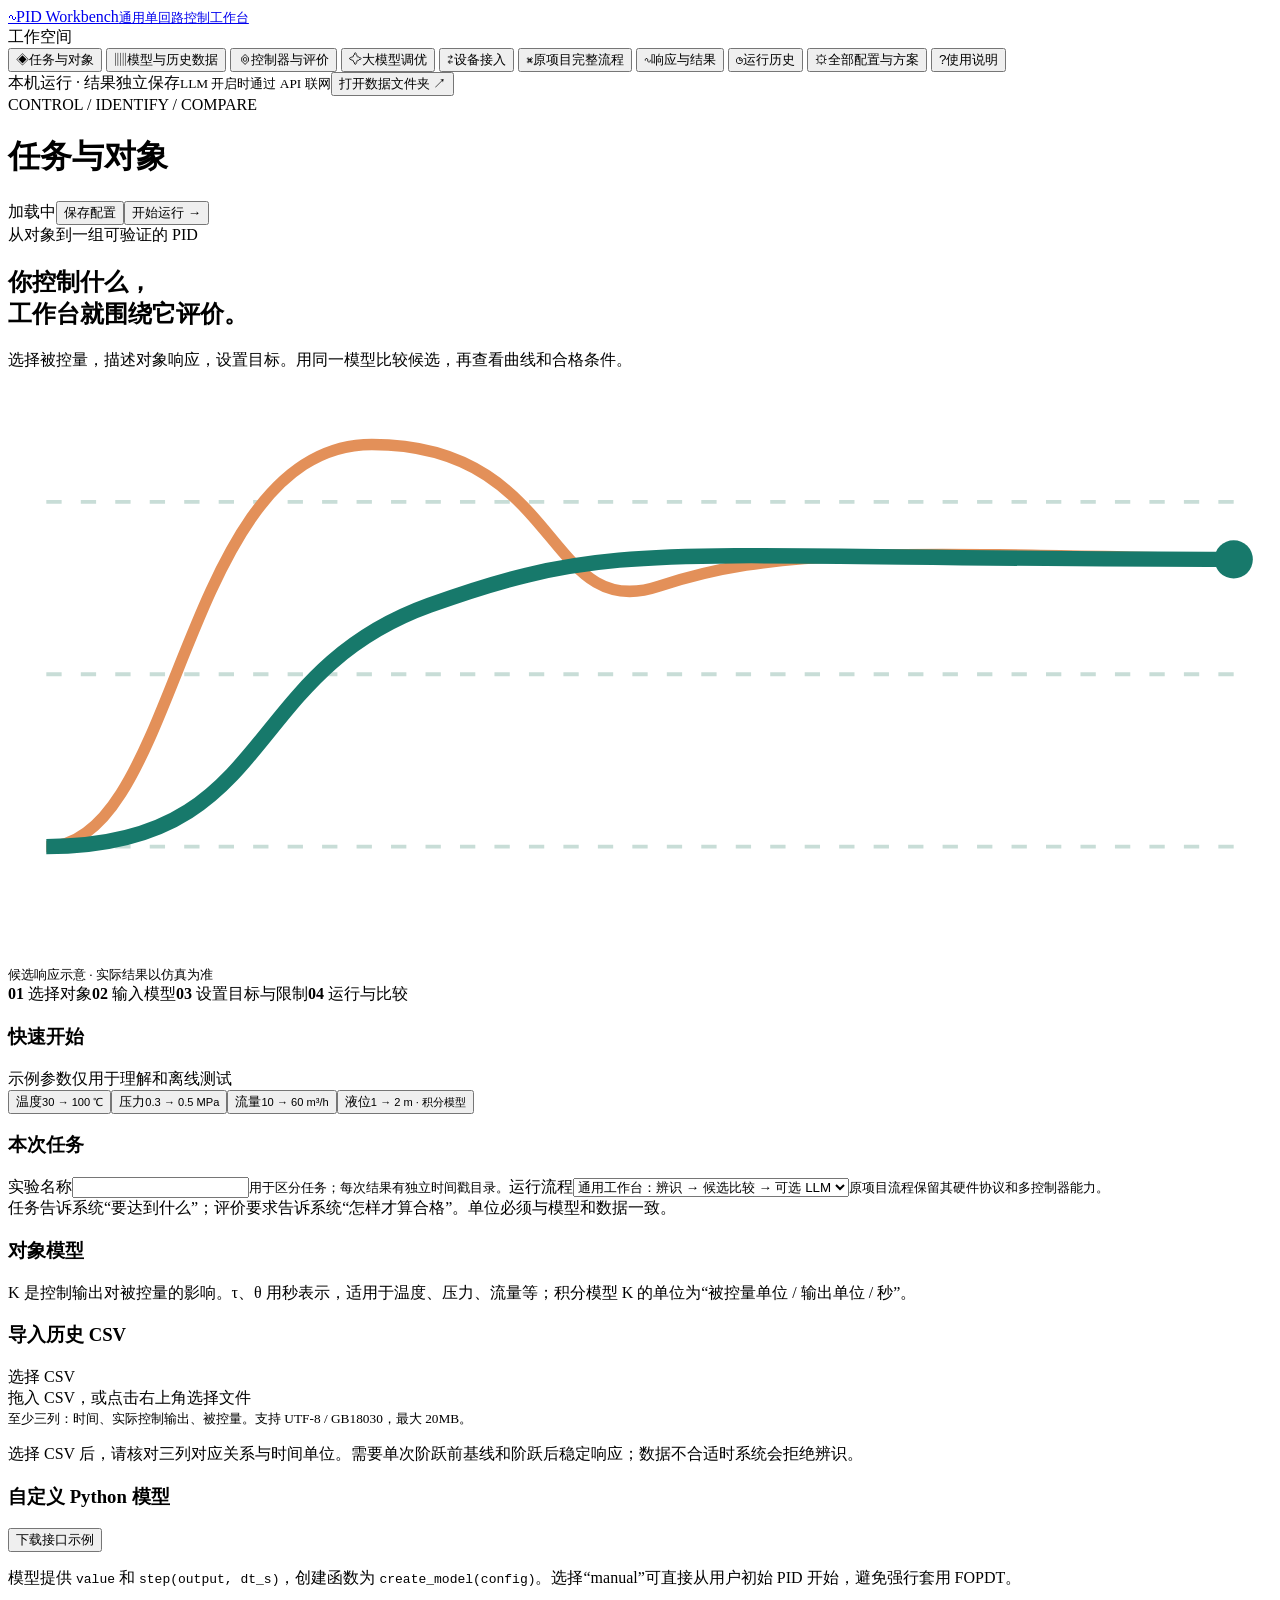
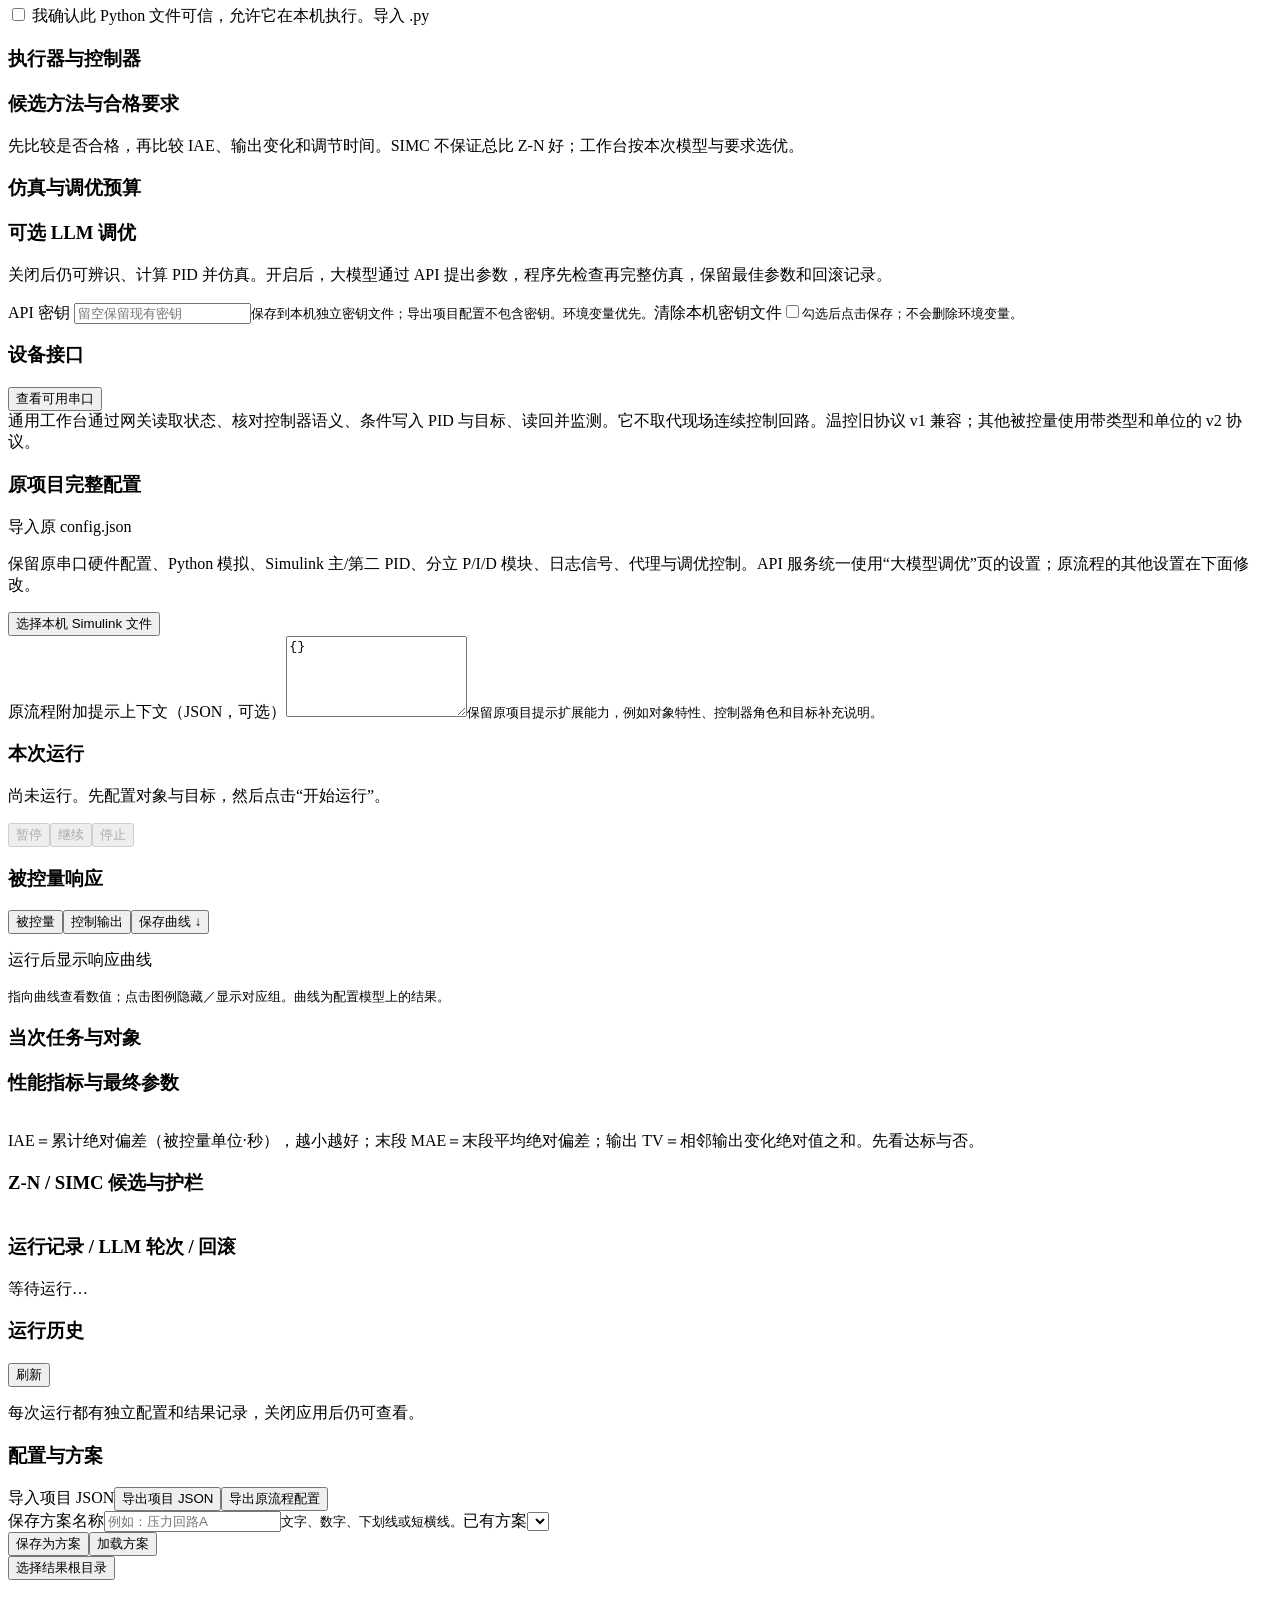
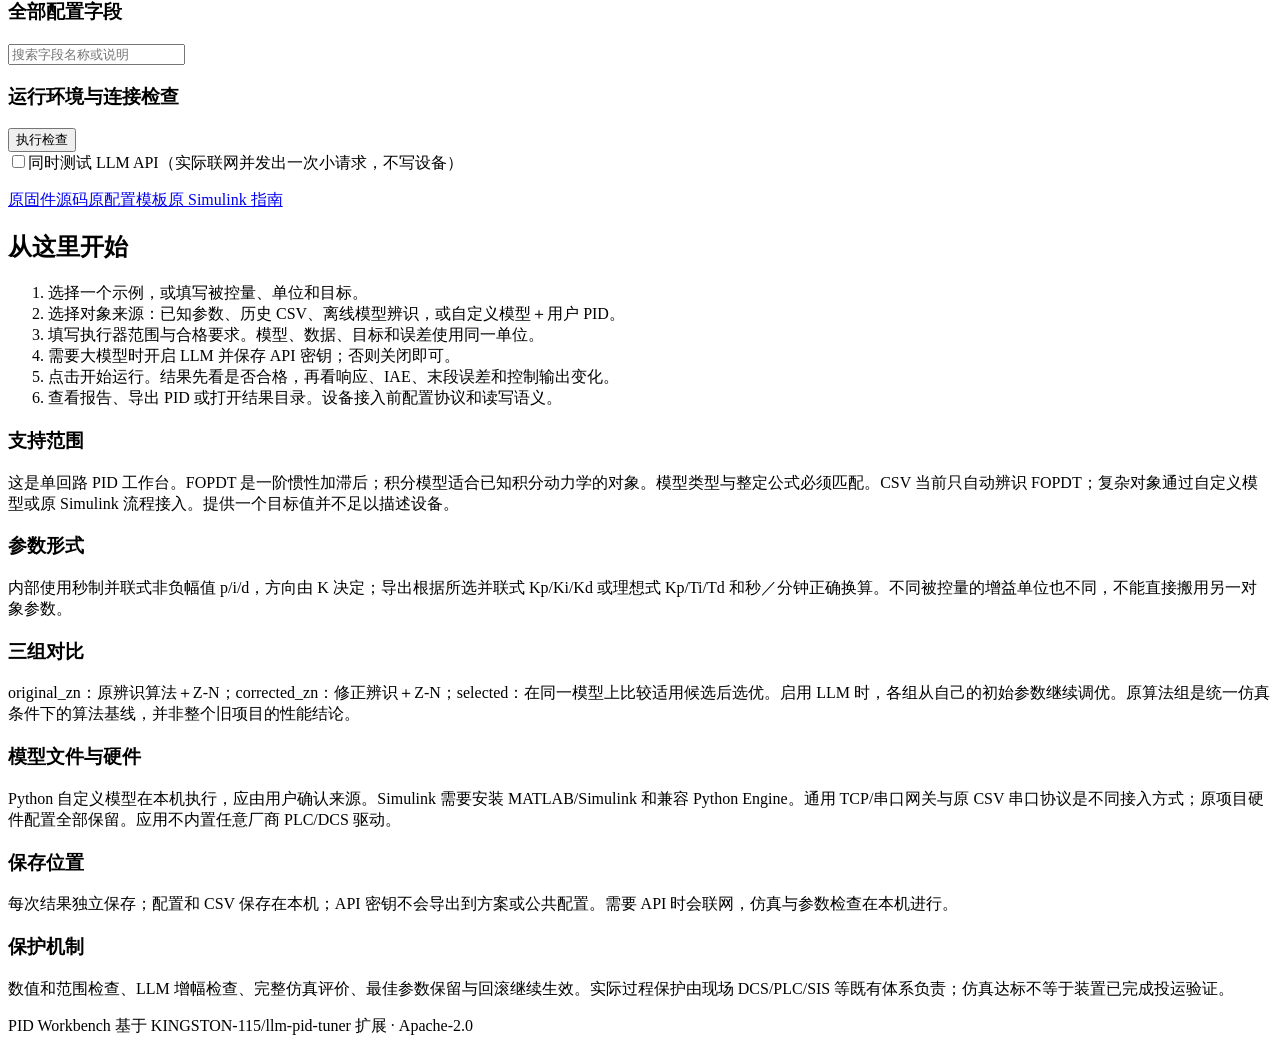
==== thermal_pid/web/index.html @ c96de084 "Add visual generic PID workbench with persistent run history" ====
<!doctype html>
<html lang="zh-CN">
  <head>
    <meta charset="utf-8" />
    <meta name="viewport" content="width=device-width,initial-scale=1" />
    <title>PID Workbench</title>
    <link rel="stylesheet" href="/style.css" />
  </head>
  <body>
    <aside class="sidebar">
      <a class="brand" href="#"
        ><span class="brand-mark">∿</span
        ><span>PID Workbench<small>通用单回路控制工作台</small></span></a
      >
      <div class="nav-caption">工作空间</div>
      <nav id="nav">
        <button data-page="setup" class="active">
          <span>◈</span>任务与对象
        </button>
        <button data-page="model"><span>▥</span>模型与历史数据</button>
        <button data-page="constraints"><span>⏣</span>控制器与评价</button>
        <button data-page="llm"><span>✧</span>大模型调优</button>
        <button data-page="device"><span>⇄</span>设备接入</button>
        <button data-page="legacy"><span>⌘</span>原项目完整流程</button>
        <button data-page="results"><span>∿</span>响应与结果</button>
        <button data-page="history"><span>◷</span>运行历史</button>
        <button data-page="advanced"><span>⚙</span>全部配置与方案</button>
        <button data-page="help"><span>?</span>使用说明</button>
      </nav>
      <div class="sidebar-foot">
        <span class="live-dot"></span> 本机运行 · 结果独立保存<small
          >LLM 开启时通过 API 联网</small
        ><button id="workspace" class="subtle">打开数据文件夹 ↗</button>
      </div>
    </aside>
    <div class="app">
      <header>
        <div>
          <span class="eyebrow">CONTROL / IDENTIFY / COMPARE</span>
          <h1 id="page-title">任务与对象</h1>
        </div>
        <div class="header-actions">
          <span id="state-badge" class="badge">加载中</span
          ><button id="save" class="secondary">保存配置</button
          ><button id="run" class="primary">开始运行 <span>→</span></button>
        </div>
      </header>
      <div id="notice" role="status" hidden></div>
      <main>
        <section id="page-setup" class="page active">
          <div class="hero">
            <div>
              <span class="eyebrow">从对象到一组可验证的 PID</span>
              <h2>你控制什么，<br />工作台就围绕它评价。</h2>
              <p>
                选择被控量，描述对象响应，设置目标。用同一模型比较候选，再查看曲线和合格条件。
              </p>
            </div>
            <div class="hero-graphic">
              <svg viewBox="0 0 330 150" aria-hidden="true">
                <path
                  d="M10 120H320M10 75H320M10 30H320"
                  stroke="#c8ddd7"
                  stroke-dasharray="4 5"
                />
                <path
                  d="M10 120C45 120 45 15 95 15S140 62 170 52S230 43 320 45"
                  fill="none"
                  stroke="#e39059"
                  stroke-width="3"
                />
                <path
                  d="M10 120C70 120 60 75 110 57S170 45 320 45"
                  fill="none"
                  stroke="#17796b"
                  stroke-width="4"
                />
                <circle cx="320" cy="45" r="5" fill="#17796b" /></svg
              ><small>候选响应示意 · 实际结果以仿真为准</small>
            </div>
          </div>
          <div class="step-strip">
            <span><b>01</b> 选择对象</span><span><b>02</b> 输入模型</span
            ><span><b>03</b> 设置目标与限制</span
            ><span><b>04</b> 运行与比较</span>
          </div>
          <div class="card">
            <div class="card-head">
              <h3>快速开始</h3>
              <span class="muted">示例参数仅用于理解和离线测试</span>
            </div>
            <div id="presets" class="preset-grid">
              <button data-preset="temperature">
                温度<small>30 → 100 ℃</small></button
              ><button data-preset="pressure">
                压力<small>0.3 → 0.5 MPa</small></button
              ><button data-preset="flow">
                流量<small>10 → 60 m³/h</small></button
              ><button data-preset="level">
                液位<small>1 → 2 m · 积分模型</small>
              </button>
            </div>
          </div>
          <div class="card">
            <h3>本次任务</h3>
            <div class="form-grid">
              <label class="field"
                ><span>实验名称</span
                ><input id="experiment-name" type="text" /><small
                  >用于区分任务；每次结果有独立时间戳目录。</small
                ></label
              ><label class="field"
                ><span>运行流程</span
                ><select id="workflow">
                  <option value="project">
                    通用工作台：辨识 → 候选比较 → 可选 LLM
                  </option>
                  <option value="python">原项目 Python 温控仿真</option>
                  <option value="simulink">原项目 Simulink 调优</option>
                  <option value="hardware">
                    原项目串口硬件调优（含 DEMO）
                  </option></select
                ><small>原项目流程保留其硬件协议和多控制器能力。</small></label
              >
            </div>
            <div data-sections="process,mode,task" class="generated"></div>
            <div class="callout">
              任务告诉系统“要达到什么”；评价要求告诉系统“怎样才算合格”。单位必须与模型和数据一致。
            </div>
          </div>
          <div id="write-confirm" class="card warning" hidden>
            <h3>设备参数写入</h3>
            <label
              ><input id="confirm-write" type="checkbox" />
              本次已完成设备协议和参数语义核对，允许程序按配置写入设备。DEMO
              为模拟设备。</label
            >
            <p>
              设备接入能力不代表现场已完成调试。既有 DCS/PLC/SIS
              保护体系仍负责过程保护。
            </p>
          </div>
        </section>
        <section id="page-model" class="page">
          <div class="card">
            <h3>对象模型</h3>
            <p class="muted">
              K 是控制输出对被控量的影响。τ、θ
              用秒表示，适用于温度、压力、流量等；积分模型 K 的单位为“被控量单位
              / 输出单位 / 秒”。
            </p>
            <div data-sections="model,identification" class="generated"></div>
          </div>
          <div class="card">
            <div class="card-head">
              <h3>导入历史 CSV</h3>
              <label class="button secondary"
                >选择 CSV<input id="csv-file" type="file" accept=".csv" hidden
              /></label>
            </div>
            <div id="csv-drop" class="dropzone">
              拖入 CSV，或点击右上角选择文件<br /><small
                >至少三列：时间、实际控制输出、被控量。支持 UTF-8 /
                GB18030，最大 20MB。</small
              >
            </div>
            <div id="csv-preview"></div>
            <div data-sections="history" class="generated"></div>
            <p class="muted">
              选择 CSV
              后，请核对三列对应关系与时间单位。需要单次阶跃前基线和阶跃后稳定响应；数据不合适时系统会拒绝辨识。
            </p>
          </div>
          <div class="card">
            <div class="card-head">
              <h3>自定义 Python 模型</h3>
              <button id="model-template" class="secondary">
                下载接口示例
              </button>
            </div>
            <p>
              模型提供 <code>value</code> 和
              <code>step(output, dt_s)</code>，创建函数为
              <code>create_model(config)</code>。选择“manual”可直接从用户初始
              PID 开始，避免强行套用 FOPDT。
            </p>
            <label
              ><input id="trust-model" type="checkbox" /> 我确认此 Python
              文件可信，允许它在本机执行。</label
            ><label class="button secondary"
              >导入 .py<input id="model-file" type="file" accept=".py" hidden
            /></label>
          </div>
        </section>
        <section id="page-constraints" class="page">
          <div class="card">
            <h3>执行器与控制器</h3>
            <div data-sections="actuator,controller" class="generated"></div>
          </div>
          <div class="card">
            <h3>候选方法与合格要求</h3>
            <div data-sections="algorithms,evaluation" class="generated"></div>
            <div class="callout">
              先比较是否合格，再比较 IAE、输出变化和调节时间。SIMC 不保证总比
              Z-N 好；工作台按本次模型与要求选优。
            </div>
          </div>
          <div class="card">
            <h3>仿真与调优预算</h3>
            <div data-sections="simulation,tuning" class="generated"></div>
          </div>
        </section>
        <section id="page-llm" class="page">
          <div class="card">
            <h3>可选 LLM 调优</h3>
            <p>
              关闭后仍可辨识、计算 PID 并仿真。开启后，大模型通过 API
              提出参数，程序先检查再完整仿真，保留最佳参数和回滚记录。
            </p>
            <div data-sections="llm" class="generated"></div>
            <div class="form-grid">
              <label class="field"
                ><span
                  >API 密钥 <span id="key-status" class="badge"></span></span
                ><input
                  id="api-key"
                  type="password"
                  autocomplete="new-password"
                  placeholder="留空保留现有密钥"
                /><small
                  >保存到本机独立密钥文件；导出项目配置不包含密钥。环境变量优先。</small
                ></label
              ><label class="field"
                ><span>清除本机密钥文件</span
                ><input id="clear-key" type="checkbox" /><small
                  >勾选后点击保存；不会删除环境变量。</small
                ></label
              >
            </div>
          </div>
        </section>
        <section id="page-device" class="page">
          <div class="card">
            <div class="card-head">
              <h3>设备接口</h3>
              <button id="ports" class="secondary">查看可用串口</button>
            </div>
            <div id="port-list"></div>
            <div data-sections="device" class="generated"></div>
            <div class="callout">
              通用工作台通过网关读取状态、核对控制器语义、条件写入 PID
              与目标、读回并监测。它不取代现场连续控制回路。温控旧协议 v1
              兼容；其他被控量使用带类型和单位的 v2 协议。
            </div>
          </div>
        </section>
        <section id="page-legacy" class="page">
          <div class="card">
            <div class="card-head">
              <h3>原项目完整配置</h3>
              <label class="button secondary"
                >导入原 config.json<input
                  id="legacy-file"
                  type="file"
                  accept=".json"
                  hidden
              /></label>
            </div>
            <p>
              保留原串口硬件配置、Python 模拟、Simulink 主/第二 PID、分立 P/I/D
              模块、日志信号、代理与调优控制。API
              服务统一使用“大模型调优”页的设置；原流程的其他设置在下面修改。
            </p>
            <button id="pick-simulink" class="secondary">
              选择本机 Simulink 文件
            </button>
            <div data-sections="legacy" class="generated"></div>
            <label class="field"
              ><span>原流程附加提示上下文（JSON，可选）</span
              ><textarea id="prompt-overrides" rows="5">{}</textarea
              ><small
                >保留原项目提示扩展能力，例如对象特性、控制器角色和目标补充说明。</small
              ></label
            >
          </div>
        </section>
        <section id="page-results" class="page">
          <div class="card">
            <div class="card-head">
              <div>
                <h3>本次运行</h3>
                <p id="job-info" class="muted">
                  尚未运行。先配置对象与目标，然后点击“开始运行”。
                </p>
              </div>
              <div class="row">
                <button id="pause" class="secondary" disabled>暂停</button
                ><button id="resume" class="secondary" disabled>继续</button
                ><button id="stop" class="danger" disabled>停止</button>
              </div>
            </div>
            <div id="result-summary" class="metric-grid"></div>
            <div id="downloads" class="downloads"></div>
          </div>
          <div class="card">
            <div class="card-head">
              <h3 id="response-title">被控量响应</h3>
              <div class="row">
                <button data-chart="value" class="chart-tab active">
                  被控量</button
                ><button data-chart="output" class="chart-tab">控制输出</button
                ><button id="download-chart" class="subtle">保存曲线 ↓</button>
              </div>
            </div>
            <div id="legend" class="legend"></div>
            <div id="chart" class="chart">
              <p class="empty">运行后显示响应曲线</p>
            </div>
            <small class="muted"
              >指向曲线查看数值；点击图例隐藏／显示对应组。曲线为配置模型上的结果。</small
            >
          </div>
          <div class="card">
            <h3>当次任务与对象</h3>
            <div id="run-config" class="table-wrap"></div>
          </div>
          <div class="card">
            <h3>性能指标与最终参数</h3>
            <div class="table-wrap"><table id="metrics"></table></div>
            <p class="muted">
              IAE＝累计绝对偏差（被控量单位·秒），越小越好；末段
              MAE＝末段平均绝对偏差；输出
              TV＝相邻输出变化绝对值之和。先看达标与否。
            </p>
          </div>
          <div class="card">
            <h3>Z-N / SIMC 候选与护栏</h3>
            <div class="table-wrap"><table id="candidates"></table></div>
          </div>
          <div class="card">
            <h3>运行记录 / LLM 轮次 / 回滚</h3>
            <div id="logs" class="logs">等待运行…</div>
          </div>
        </section>
        <section id="page-history" class="page">
          <div class="card">
            <div class="card-head">
              <h3>运行历史</h3>
              <button id="refresh-history" class="secondary">刷新</button>
            </div>
            <p class="muted">
              每次运行都有独立配置和结果记录，关闭应用后仍可查看。
            </p>
            <div id="history-list"></div>
          </div>
        </section>
        <section id="page-advanced" class="page">
          <div class="card">
            <h3>配置与方案</h3>
            <div class="row">
              <label class="button secondary"
                >导入项目 JSON<input
                  id="project-file"
                  type="file"
                  accept=".json"
                  hidden /></label
              ><button id="export-project" class="secondary">
                导出项目 JSON</button
              ><button id="export-legacy" class="secondary">
                导出原流程配置
              </button>
            </div>
            <div class="form-grid">
              <label class="field"
                ><span>保存方案名称</span
                ><input id="profile-name" placeholder="例如：压力回路A" /><small
                  >文字、数字、下划线或短横线。</small
                ></label
              ><label class="field"
                ><span>已有方案</span
                ><select id="profiles"></select
              ></label>
            </div>
            <div class="row">
              <button id="profile-save" class="secondary">保存为方案</button
              ><button id="profile-load" class="secondary">加载方案</button>
            </div>
            <div data-sections="output" class="generated"></div>
            <button id="pick-output-folder" class="secondary">
              选择结果根目录
            </button>
          </div>
          <div class="card">
            <h3>全部配置字段</h3>
            <input id="field-search" placeholder="搜索字段名称或说明" />
            <div id="all-fields"></div>
          </div>
        </section>
        <section id="page-help" class="page">
          <div class="card">
            <div class="card-head">
              <h3>运行环境与连接检查</h3>
              <button id="diagnostics" class="secondary">执行检查</button>
            </div>
            <label
              ><input id="probe-api" type="checkbox" />同时测试 LLM
              API（实际联网并发出一次小请求，不写设备）</label
            >
            <div id="diagnostic-results" class="table-wrap"></div>
            <p class="downloads">
              <a href="/resource/firmware.cpp" target="_blank">原固件源码</a
              ><a href="/resource/config.example.json" target="_blank"
                >原配置模板</a
              ><a href="/resource/docs/zh-CN/MATLAB_GUIDE.md" target="_blank"
                >原 Simulink 指南</a
              >
            </p>
          </div>
          <div class="card prose">
            <h2>从这里开始</h2>
            <ol>
              <li>选择一个示例，或填写被控量、单位和目标。</li>
              <li>
                选择对象来源：已知参数、历史
                CSV、离线模型辨识，或自定义模型＋用户 PID。
              </li>
              <li>
                填写执行器范围与合格要求。模型、数据、目标和误差使用同一单位。
              </li>
              <li>需要大模型时开启 LLM 并保存 API 密钥；否则关闭即可。</li>
              <li>
                点击开始运行。结果先看是否合格，再看响应、IAE、末段误差和控制输出变化。
              </li>
              <li>
                查看报告、导出 PID
                或打开结果目录。设备接入前配置协议和读写语义。
              </li>
            </ol>
            <h3>支持范围</h3>
            <p>
              这是单回路 PID 工作台。FOPDT
              是一阶惯性加滞后；积分模型适合已知积分动力学的对象。模型类型与整定公式必须匹配。CSV
              当前只自动辨识 FOPDT；复杂对象通过自定义模型或原 Simulink
              流程接入。提供一个目标值并不足以描述设备。
            </p>
            <h3>参数形式</h3>
            <p>
              内部使用秒制并联式非负幅值 p/i/d，方向由 K
              决定；导出根据所选并联式 Kp/Ki/Kd 或理想式 Kp/Ti/Td
              和秒／分钟正确换算。不同被控量的增益单位也不同，不能直接搬用另一对象参数。
            </p>
            <h3>三组对比</h3>
            <p>
              original_zn：原辨识算法＋Z-N；corrected_zn：修正辨识＋Z-N；selected：在同一模型上比较适用候选后选优。启用
              LLM
              时，各组从自己的初始参数继续调优。原算法组是统一仿真条件下的算法基线，并非整个旧项目的性能结论。
            </p>
            <h3>模型文件与硬件</h3>
            <p>
              Python 自定义模型在本机执行，应由用户确认来源。Simulink 需要安装
              MATLAB/Simulink 和兼容 Python Engine。通用 TCP/串口网关与原 CSV
              串口协议是不同接入方式；原项目硬件配置全部保留。应用不内置任意厂商
              PLC/DCS 驱动。
            </p>
            <h3>保存位置</h3>
            <p id="workspace-info"></p>
            <p>
              每次结果独立保存；配置和 CSV 保存在本机；API
              密钥不会导出到方案或公共配置。需要 API
              时会联网，仿真与参数检查在本机进行。
            </p>
            <h3>保护机制</h3>
            <p>
              数值和范围检查、LLM
              增幅检查、完整仿真评价、最佳参数保留与回滚继续生效。实际过程保护由现场
              DCS/PLC/SIS 等既有体系负责；仿真达标不等于装置已完成投运验证。
            </p>
          </div>
        </section>
      </main>
      <footer>
        PID Workbench
        <span>基于 KINGSTON-115/llm-pid-tuner 扩展 · Apache-2.0</span>
      </footer>
    </div>
    <script>
      window.__SESSION__ = __SESSION_JSON__;
    </script>
    <script src="/app.js"></script>
  </body>
</html>
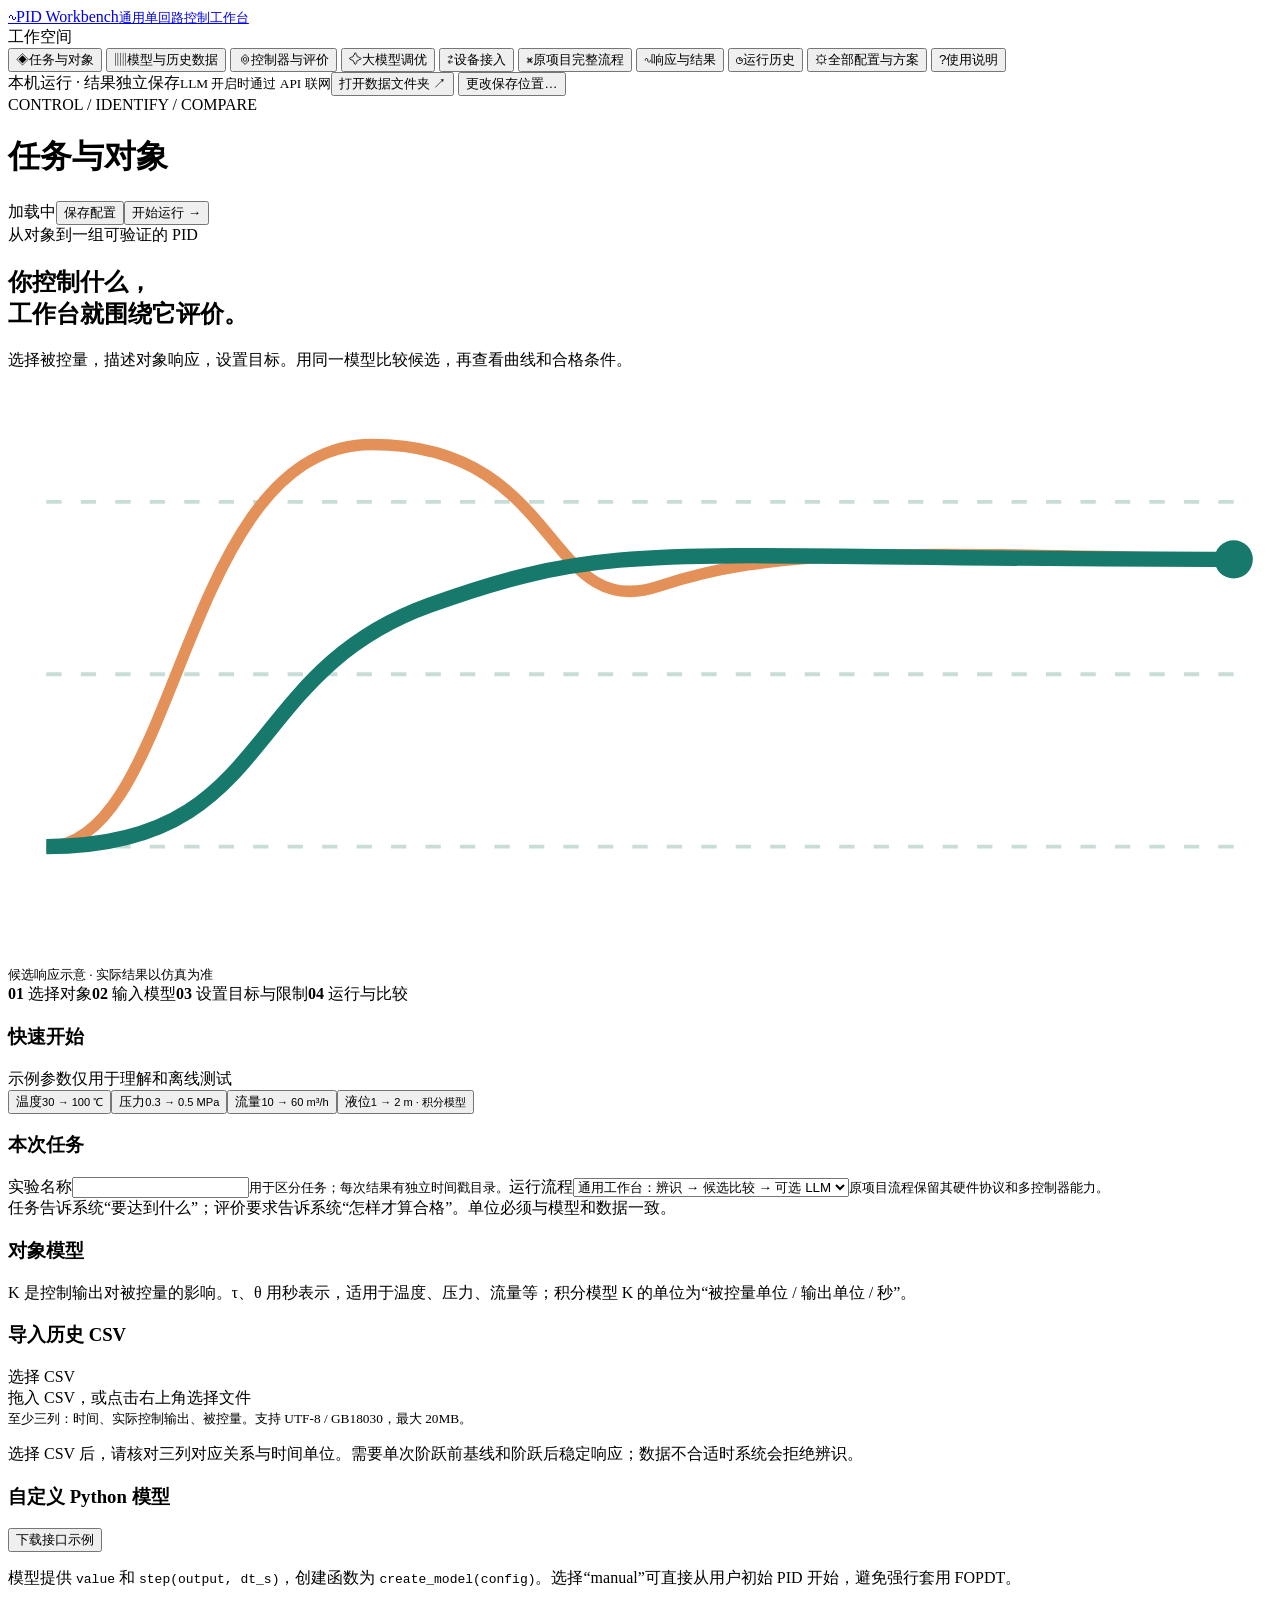
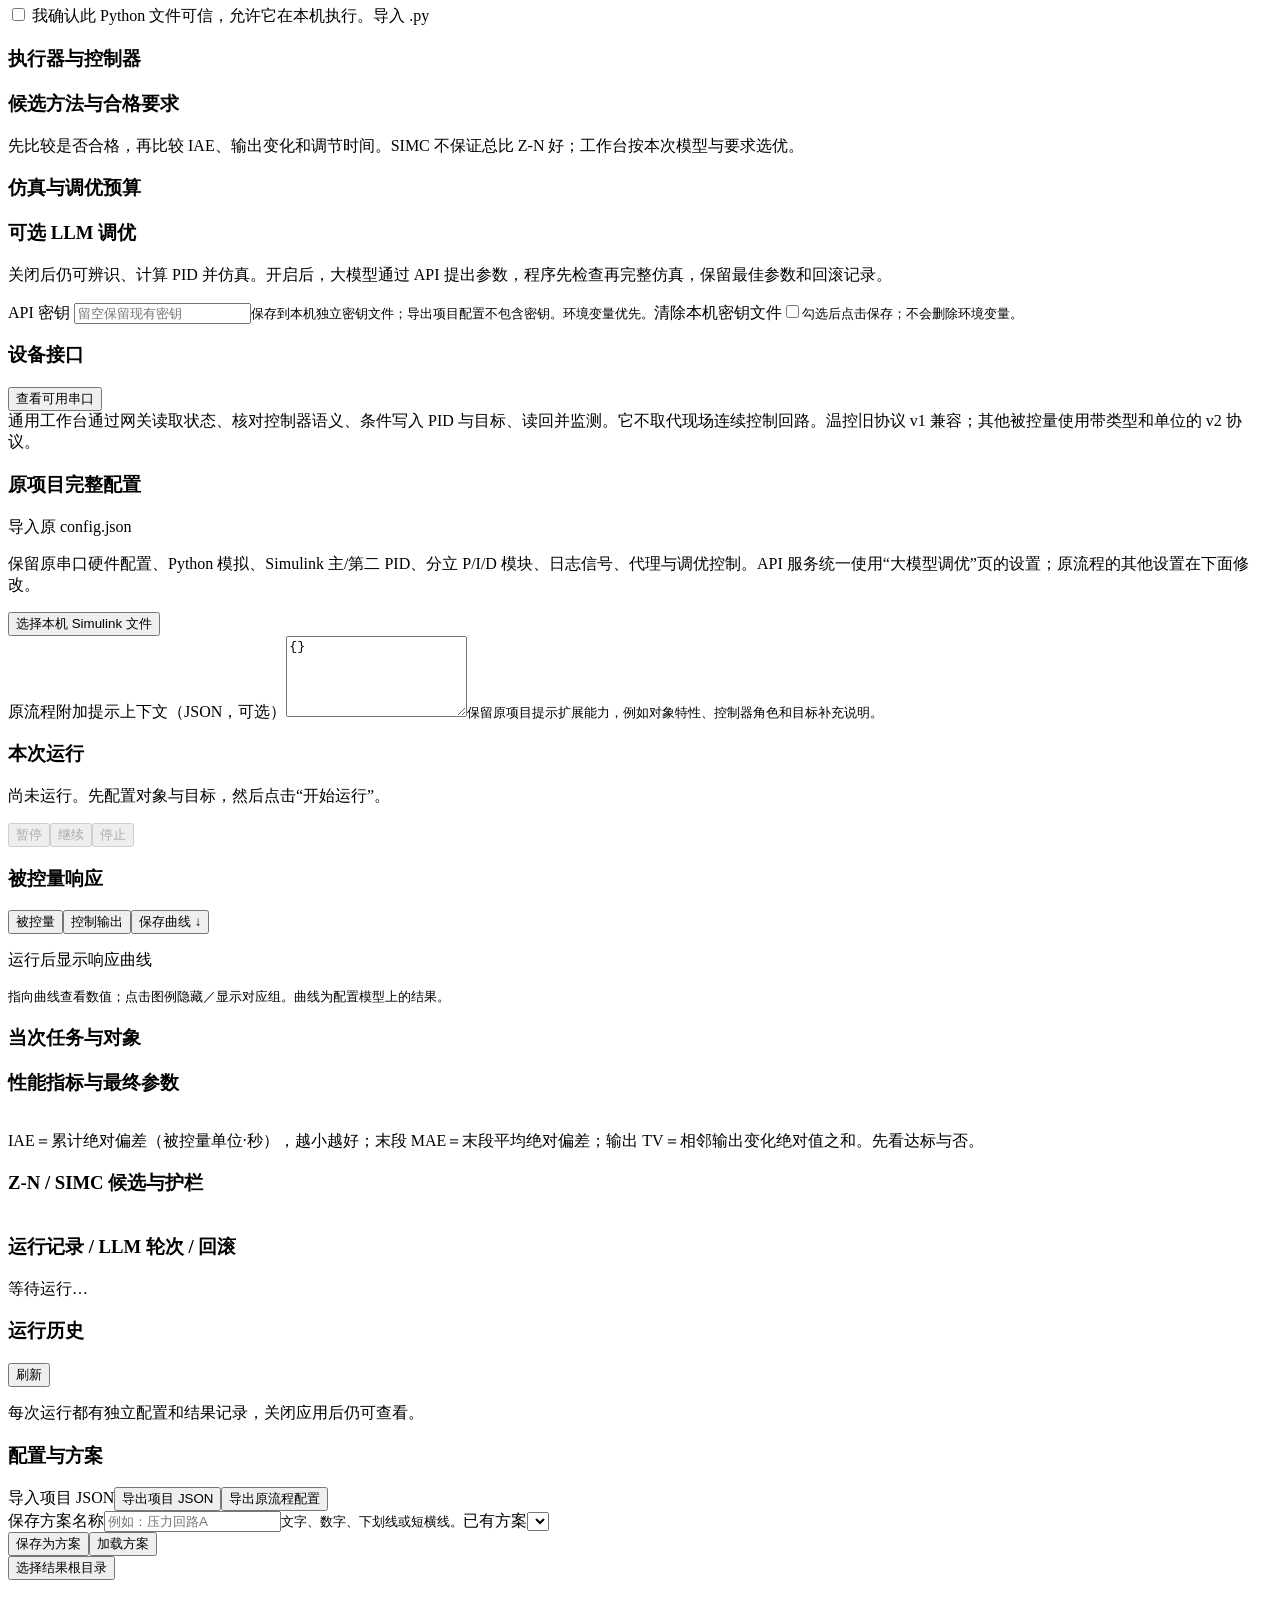
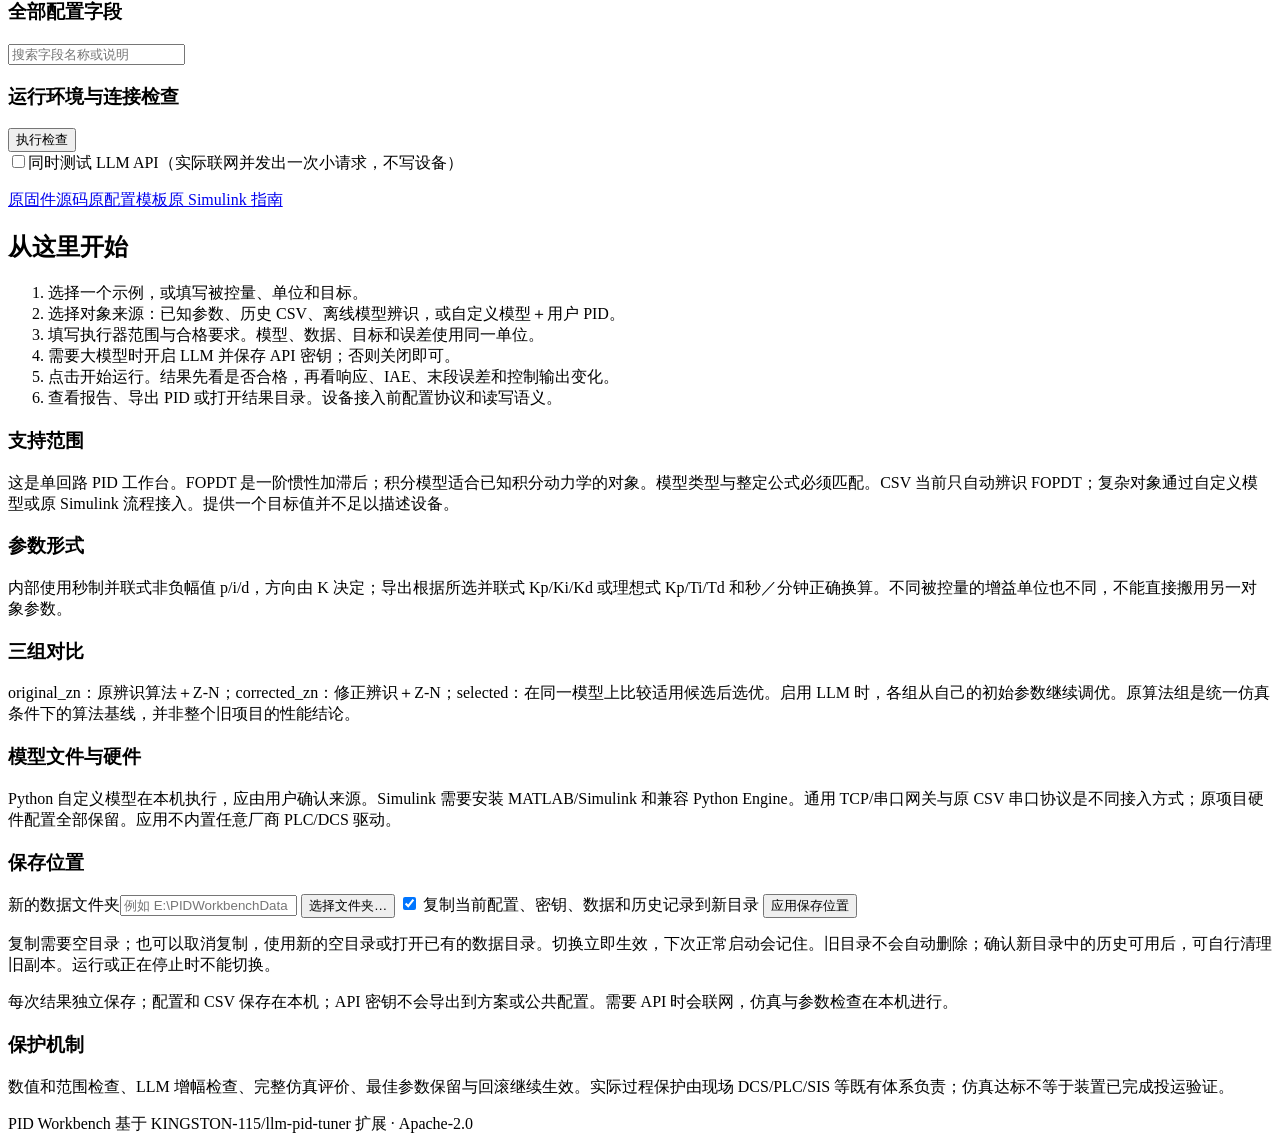
==== commit df0234bc: "Let users select persistent storage and copy existing run records" ====
--- a/thermal_pid/web/index.html
+++ b/thermal_pid/web/index.html
@@ -31,6 +31,7 @@
         <span class="live-dot"></span> 本机运行 · 结果独立保存<small
           >LLM 开启时通过 API 联网</small
         ><button id="workspace" class="subtle">打开数据文件夹 ↗</button>
+        <button id="workspace-settings" class="subtle">更改保存位置…</button>
       </div>
     </aside>
     <div class="app">
@@ -464,6 +465,11 @@
             </p>
             <h3>保存位置</h3>
             <p id="workspace-info"></p>
+            <label class="field"><span>新的数据文件夹</span><input id="workspace-path" type="text" placeholder="例如 E:\PIDWorkbenchData" /></label>
+            <button id="pick-workspace" class="secondary">选择文件夹…</button>
+            <label class="field"><span><input id="copy-workspace" type="checkbox" checked /> 复制当前配置、密钥、数据和历史记录到新目录</span></label>
+            <button id="apply-workspace" class="primary">应用保存位置</button>
+            <p>复制需要空目录；也可以取消复制，使用新的空目录或打开已有的数据目录。切换立即生效，下次正常启动会记住。旧目录不会自动删除；确认新目录中的历史可用后，可自行清理旧副本。运行或正在停止时不能切换。</p>
             <p>
               每次结果独立保存；配置和 CSV 保存在本机；API
               密钥不会导出到方案或公共配置。需要 API
